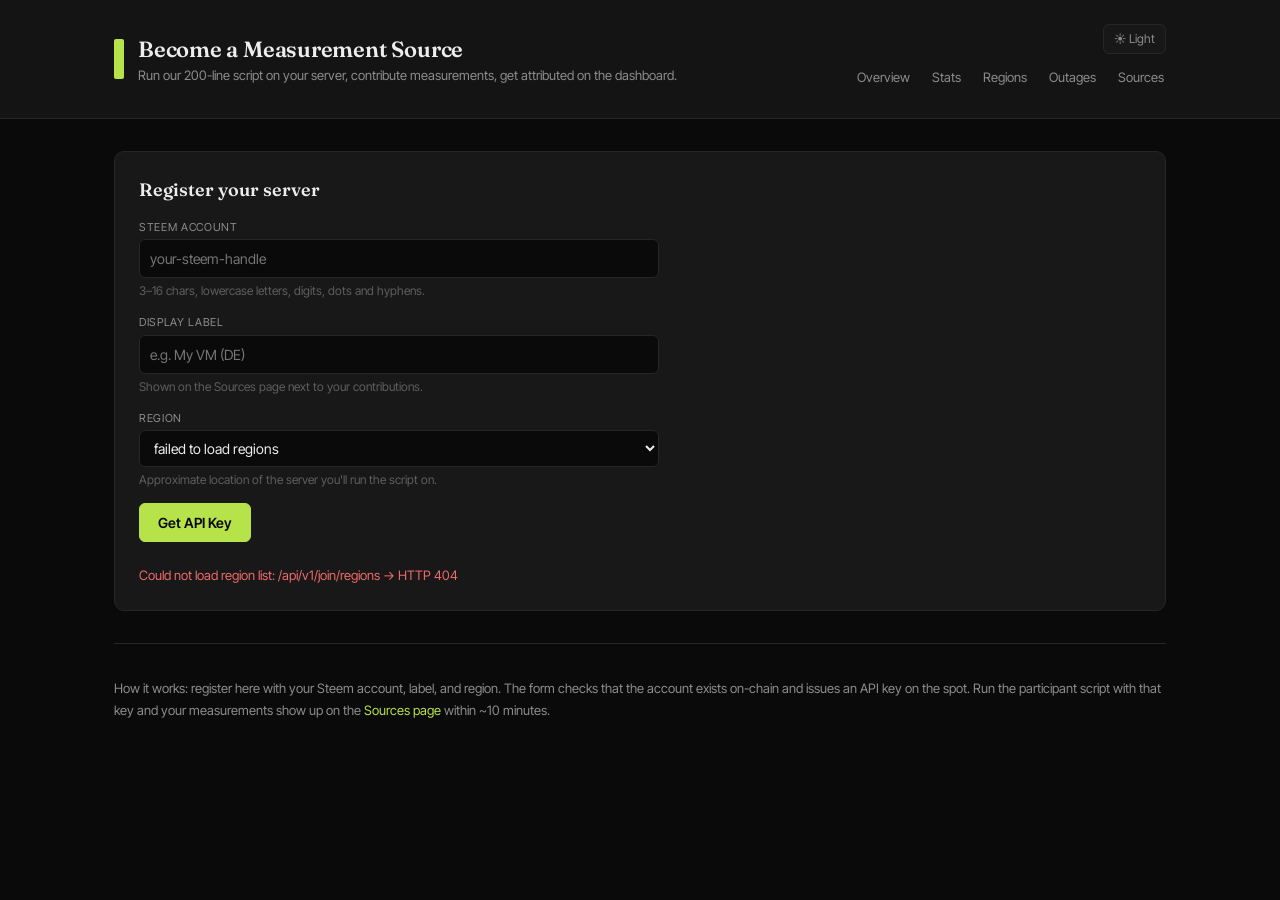
==== frontend/join.html @ c9682624 "Phase 6 Etappe 10: Self-Service-Onboarding-Formular fuer Mess-Quellen - POST /api/v1/join/register: " ====
<!doctype html>
<html lang="en">
<head>
<meta charset="utf-8">
<meta name="viewport" content="width=device-width, initial-scale=1">
<meta name="robots" content="noindex,nofollow">
<title>Join · Steem API Monitor</title>
<link rel="preconnect" href="https://fonts.googleapis.com">
<link rel="preconnect" href="https://fonts.gstatic.com" crossorigin>
<link rel="stylesheet" href="https://fonts.googleapis.com/css2?family=Inter+Tight:wght@400;500;600;700&family=Fraunces:opsz,wght@9..144,400;9..144,600&display=swap">
<link rel="stylesheet" href="css/main.css">
</head>
<body>

<header class="site">
  <div class="site-inner">
    <div class="brand">
      <div class="brand-mark" aria-hidden="true"></div>
      <div class="brand-text">
        <div class="brand-title">Become a Measurement Source</div>
        <div class="brand-tagline">Run our 200-line script on your server, contribute measurements, get attributed on the dashboard.</div>
      </div>
    </div>
    <div class="header-right">
      <div class="toolbar">
        <button type="button" class="toolbar-btn" data-theme-toggle>☀ Light</button>
      </div>
      <nav class="nav-links">
        <a href="index.html">Overview</a>
        <a href="stats.html">Stats</a>
        <a href="regions.html">Regions</a>
        <a href="outages.html">Outages</a>
        <a href="sources.html">Sources</a>
      </nav>
    </div>
  </div>
</header>

<main class="container">

  <!-- Form panel: hidden once registration succeeds. -->
  <section class="join-step is-active" id="form-panel" aria-labelledby="form-title">
    <div class="join-step-head">
      <h2 class="join-step-title" id="form-title">Register your server</h2>
    </div>

    <form class="join-form" id="join-form" autocomplete="off">
      <div class="join-field">
        <label for="f-account">Steem account</label>
        <input id="f-account" name="steem_account" type="text" required
               minlength="3" maxlength="16" pattern="[a-z0-9.\-]+"
               placeholder="your-steem-handle">
        <span class="join-field-hint">3–16 chars, lowercase letters, digits, dots and hyphens.</span>
      </div>

      <div class="join-field">
        <label for="f-label">Display label</label>
        <input id="f-label" name="display_label" type="text" required
               maxlength="64" placeholder="e.g. My VM (DE)">
        <span class="join-field-hint">Shown on the Sources page next to your contributions.</span>
      </div>

      <div class="join-field">
        <label for="f-region">Region</label>
        <select id="f-region" name="region" required>
          <option value="">Loading…</option>
        </select>
        <span class="join-field-hint">Approximate location of the server you'll run the script on.</span>
      </div>

      <div>
        <button type="submit" class="btn-primary" id="btn-register">Get API Key</button>
      </div>
      <div class="join-error" id="form-error"></div>
    </form>
  </section>

  <!-- Result panel: shown only after a successful POST. -->
  <section class="join-step" id="result-panel" aria-labelledby="result-title" hidden>
    <div class="join-step-head">
      <h2 class="join-step-title" id="result-title">Your API key</h2>
    </div>

    <p class="join-key-warning"><strong>Save this key now — it cannot be retrieved again.</strong> If you lose it, ask the operator to issue a fresh one.</p>

    <div class="join-key-box" id="api-key">—</div>

    <div class="join-actions">
      <button type="button" class="btn-secondary" id="btn-copy-key">Copy key</button>
      <a class="btn-secondary" href="https://github.com/greece-lover/steemapps-monitor/blob/main/docs/PARTICIPATE.md" target="_blank" rel="noopener">Read PARTICIPATE.md →</a>
      <a class="btn-secondary" href="https://github.com/greece-lover/steemapps-monitor/tree/main/participant" target="_blank" rel="noopener">Docker quick-start →</a>
    </div>
  </section>

  <section class="footnote">
    <p>How it works: register here with your Steem account, label, and region.
       The form checks that the account exists on-chain and issues an API key
       on the spot. Run the participant script with that key and your
       measurements show up on the
       <a href="sources.html">Sources page</a> within ~10 minutes.</p>
  </section>

</main>

<script src="js/common.js" defer></script>
<script src="js/join.js" defer></script>
</body>
</html>
---- frontend/css/main.css ----
/* Steem API Monitor — Phase 4 dashboard.
   Shares the steemapps.com design language: dark background, lime accent,
   Inter Tight (body / UI) and Fraunces (display numbers). Mobile-first,
   breakpoint at 600 px collapses the node grid to a single column. */

:root {
  /* Dark theme — default. Identical to the palette shipped before the
     theme switch landed, so a user without a stored preference keeps the
     exact visual they already knew. */
  --bg:           #0a0a0a;
  --bg-raised:   #141414;
  --bg-card:     #181818;
  --bg-card-hover: #1f1f1f;
  --border:      #262626;
  --text:        #ededed;
  --text-muted:  #8c8c8c;
  --text-dim:    #5e5e5e;

  --accent:      #b7e34a;       /* lime */
  --accent-dim:  #4c5a20;

  --status-ok:   #5eea88;
  --status-deg:  #e8c34a;
  --status-down: #ef6a6a;
  --status-unknown: #4b4b4b;

  --chart-grid:  #1e1e1e;
  --chart-tick:  #8c8c8c;

  --radius:      10px;
  --radius-sm:   6px;

  --mono:        ui-monospace, "SF Mono", SFMono-Regular, Menlo, Monaco, monospace;
  --display:     "Fraunces", Georgia, serif;
  --body:        "Inter Tight", -apple-system, BlinkMacSystemFont, "Segoe UI", Roboto, sans-serif;
}

[data-theme="light"] {
  /* Light theme — picked for WCAG-AA on the body text and for accent
     readability on white. The lime becomes olive (#5a7d0f) so it still
     stands out against a paper background without losing brand feel. */
  --bg:           #fafafa;
  --bg-raised:   #ffffff;
  --bg-card:     #ffffff;
  --bg-card-hover: #f2f2f2;
  --border:      #e2e2e2;
  --text:        #1a1a1a;
  --text-muted:  #555555;
  --text-dim:    #8a8a8a;

  --accent:      #5a7d0f;
  --accent-dim:  #e4f0c9;

  --status-ok:   #1f8a45;
  --status-deg:  #bd8e1a;
  --status-down: #c9443f;
  --status-unknown: #b8b8b8;

  --chart-grid:  #ececec;
  --chart-tick:  #666666;
}

* { box-sizing: border-box; }

html, body {
  margin: 0;
  padding: 0;
  background: var(--bg);
  color: var(--text);
  font-family: var(--body);
  font-size: 15px;
  line-height: 1.5;
  -webkit-font-smoothing: antialiased;
}

a { color: var(--accent); text-decoration: none; }
a:hover { text-decoration: underline; }

/* ---------- Header ---------- */

.site {
  border-bottom: 1px solid var(--border);
  background: var(--bg-raised);
}
.site-inner {
  max-width: 1100px;
  margin: 0 auto;
  padding: 24px 24px;
  display: flex;
  gap: 24px;
  align-items: center;
  justify-content: space-between;
  flex-wrap: wrap;
}
.brand {
  display: flex;
  align-items: center;
  gap: 14px;
}
.brand-mark {
  width: 10px;
  height: 40px;
  background: var(--accent);
  border-radius: 2px;
}
.brand-title {
  font-family: var(--display);
  font-weight: 600;
  font-size: 22px;
  letter-spacing: -0.01em;
}
.brand-tagline {
  color: var(--text-muted);
  font-size: 13px;
}
.meta {
  display: flex;
  flex-direction: column;
  gap: 4px;
  font-size: 13px;
  color: var(--text-muted);
}
.meta-row {
  display: flex;
  justify-content: space-between;
  gap: 16px;
  min-width: 220px;
}
.meta-label { color: var(--text-dim); text-transform: uppercase; letter-spacing: 0.05em; font-size: 11px; }
.meta-value { font-family: var(--mono); color: var(--text); font-size: 12px; }

/* ---------- Main ---------- */

.container {
  max-width: 1100px;
  margin: 0 auto;
  padding: 32px 24px 60px;
}

.section-title {
  font-family: var(--display);
  font-weight: 600;
  font-size: 18px;
  margin: 0 0 16px;
  color: var(--text-muted);
}

.loading {
  color: var(--text-muted);
  padding: 32px 0;
}

/* ---------- Node cards ---------- */

.node-grid {
  display: grid;
  grid-template-columns: repeat(2, minmax(0, 1fr));
  gap: 16px;
}

.node-card {
  background: var(--bg-card);
  border: 1px solid var(--border);
  border-radius: var(--radius);
  padding: 20px;
  display: flex;
  flex-direction: column;
  gap: 16px;
  transition: background 120ms ease, border-color 120ms ease;
}
.node-card:hover {
  background: var(--bg-card-hover);
  border-color: #323232;
}

.node-head {
  display: flex;
  justify-content: space-between;
  align-items: flex-start;
  gap: 12px;
}
.node-url {
  font-family: var(--mono);
  font-size: 14px;
  color: var(--text);
  word-break: break-all;
}
.node-region {
  font-size: 11px;
  color: var(--text-dim);
  text-transform: uppercase;
  letter-spacing: 0.08em;
  margin-top: 2px;
}

.status-pill {
  display: inline-flex;
  align-items: center;
  gap: 6px;
  padding: 4px 10px;
  border-radius: 999px;
  font-size: 11px;
  font-weight: 600;
  letter-spacing: 0.08em;
  text-transform: uppercase;
  background: rgba(255, 255, 255, 0.04);
  border: 1px solid var(--border);
  white-space: nowrap;
}
.status-pill .dot {
  width: 8px;
  height: 8px;
  border-radius: 50%;
  background: var(--status-unknown);
}
.status-pill[data-status="ok"]       .dot { background: var(--status-ok); }
.status-pill[data-status="degraded"] .dot { background: var(--status-deg); }
.status-pill[data-status="down"]     .dot { background: var(--status-down); }

.stat-row {
  display: grid;
  grid-template-columns: repeat(4, minmax(0, 1fr));
  gap: 12px;
}
.stat {
  min-width: 0;
}
.stat-label {
  font-size: 10px;
  color: var(--text-dim);
  text-transform: uppercase;
  letter-spacing: 0.08em;
}
.stat-value {
  font-family: var(--display);
  font-size: 22px;
  font-weight: 600;
  letter-spacing: -0.01em;
  color: var(--text);
  line-height: 1.15;
  margin-top: 2px;
}
.stat-value.muted { color: var(--text-muted); }
.stat-unit {
  font-family: var(--body);
  font-size: 12px;
  font-weight: 500;
  color: var(--text-muted);
  margin-left: 2px;
}

.spark-wrap {
  height: 56px;
  position: relative;
}

.reasons {
  font-size: 12px;
  color: var(--text-muted);
  padding-top: 4px;
  border-top: 1px solid var(--border);
}
.reasons .label {
  color: var(--text-dim);
  text-transform: uppercase;
  letter-spacing: 0.06em;
  font-size: 10px;
  display: block;
  margin-bottom: 4px;
}
.reasons ul { margin: 0; padding-left: 18px; }

/* ---------- Footnote ---------- */

.footnote {
  margin-top: 32px;
  padding-top: 20px;
  border-top: 1px solid var(--border);
  color: var(--text-muted);
  font-size: 13px;
  line-height: 1.7;
}

/* ---------- Error banner ---------- */

.error-banner {
  background: rgba(239, 106, 106, 0.08);
  border: 1px solid rgba(239, 106, 106, 0.3);
  color: var(--status-down);
  padding: 12px 16px;
  border-radius: var(--radius-sm);
  font-size: 14px;
  margin-bottom: 20px;
}

/* ---------- Filter + sort controls (Phase 6) ---------- */

.section-head {
  display: flex;
  align-items: baseline;
  justify-content: space-between;
  gap: 16px;
  margin-bottom: 12px;
}

.match-count {
  font-family: var(--mono);
  font-size: 12px;
  color: var(--text-dim);
}

.controls {
  display: flex;
  flex-wrap: wrap;
  gap: 12px 18px;
  align-items: center;
  padding: 14px 16px;
  background: var(--bg-raised);
  border: 1px solid var(--border);
  border-radius: var(--radius-sm);
  margin-bottom: 20px;
  font-size: 13px;
}

.ctrl {
  display: inline-flex;
  align-items: center;
  gap: 8px;
}

.ctrl label {
  color: var(--text-muted);
  text-transform: uppercase;
  font-size: 11px;
  letter-spacing: 0.06em;
}

.ctrl-label {
  color: var(--text-muted);
  text-transform: uppercase;
  font-size: 11px;
  letter-spacing: 0.06em;
}

.ctrl select,
.ctrl input[type=range] {
  background: var(--bg-card);
  color: var(--text);
  border: 1px solid var(--border);
  border-radius: var(--radius-sm);
  padding: 5px 8px;
  font: inherit;
}

.ctrl input[type=range] { padding: 0; width: 110px; vertical-align: middle; }
.score-val {
  font-family: var(--mono);
  color: var(--accent);
  min-width: 2ch;
  text-align: right;
}

.ctrl-status label {
  display: inline-flex;
  align-items: center;
  gap: 4px;
  text-transform: none;
  font-size: 13px;
  letter-spacing: 0;
  color: var(--text);
}

.ctrl-status input[type=checkbox] { accent-color: var(--accent); }

.sort-dir {
  background: var(--bg-card);
  color: var(--accent);
  border: 1px solid var(--border);
  border-radius: var(--radius-sm);
  padding: 4px 10px;
  font: inherit;
  cursor: pointer;
}
.sort-dir:hover { background: var(--bg-card-hover); }

.reset-btn {
  background: transparent;
  color: var(--text-muted);
  border: 1px solid var(--border);
  border-radius: var(--radius-sm);
  padding: 5px 12px;
  font: inherit;
  cursor: pointer;
  margin-left: auto;
}
.reset-btn:hover { color: var(--text); border-color: var(--accent-dim); }

/* ---------- Detail page (Phase 6 Etappe 2) ---------- */

.back-link {
  display: inline-block;
  color: var(--text-muted);
  text-decoration: none;
  font-size: 13px;
  padding: 4px 8px 4px 0;
  margin-right: 14px;
  transition: color 120ms ease;
}
.back-link:hover { color: var(--accent); }

.brand-tagline .sep { color: var(--text-dim); margin: 0 8px; }
.status-pill .dot { width: 8px; height: 8px; border-radius: 50%; display: inline-block; margin-right: 6px; }

.meta-controls {
  display: flex;
  align-items: center;
  gap: 12px;
  flex-wrap: wrap;
}

.range-toggle {
  display: inline-flex;
  border: 1px solid var(--border);
  border-radius: var(--radius-sm);
  overflow: hidden;
  background: var(--bg-raised);
}
.range-toggle button {
  background: transparent;
  color: var(--text-muted);
  border: 0;
  padding: 6px 14px;
  font: inherit;
  cursor: pointer;
  font-size: 13px;
}
.range-toggle button + button { border-left: 1px solid var(--border); }
.range-toggle button.active {
  background: var(--accent-dim);
  color: var(--accent);
}
.range-toggle button:hover:not(.active) { color: var(--text); }

.share-btn {
  background: var(--bg-card);
  color: var(--text-muted);
  border: 1px solid var(--border);
  border-radius: var(--radius-sm);
  padding: 6px 12px;
  font: inherit;
  font-size: 13px;
  cursor: pointer;
}
.share-btn:hover { color: var(--accent); border-color: var(--accent-dim); }

.detail-section {
  margin-bottom: 40px;
  padding-bottom: 32px;
  border-bottom: 1px solid var(--border);
}
.detail-section:last-child { border-bottom: 0; }

.section-sub {
  color: var(--text-dim);
  font-size: 13px;
}

.chart-wrap.tall { height: 320px; }
.chart-wrap { position: relative; height: 200px; background: var(--bg-card); border: 1px solid var(--border); border-radius: var(--radius-sm); padding: 12px; }

/* Compare picker */
.compare-controls {
  display: inline-flex;
  align-items: center;
  gap: 10px;
  position: relative;
}
.compare-wrap { position: relative; }
.compare-toggle {
  background: var(--bg-card);
  color: var(--text-muted);
  border: 1px solid var(--border);
  border-radius: var(--radius-sm);
  padding: 5px 12px;
  font: inherit;
  font-size: 13px;
  cursor: pointer;
}
.compare-toggle:hover { color: var(--text); border-color: var(--accent-dim); }
.compare-picker {
  position: absolute;
  top: calc(100% + 6px);
  right: 0;
  background: var(--bg-raised);
  border: 1px solid var(--border);
  border-radius: var(--radius-sm);
  padding: 10px 14px;
  min-width: 260px;
  z-index: 10;
  box-shadow: 0 10px 30px rgba(0,0,0,0.4);
}
.compare-option {
  display: flex;
  align-items: center;
  gap: 6px;
  padding: 4px 0;
  font-size: 13px;
  cursor: pointer;
}
.compare-option input[type=checkbox] { accent-color: var(--accent); }
.compare-option .muted { color: var(--text-dim); }

.compare-legend {
  margin-top: 12px;
  display: flex;
  flex-wrap: wrap;
  gap: 14px;
  font-size: 13px;
  color: var(--text-muted);
}
.legend-chip {
  display: inline-flex;
  align-items: center;
  gap: 6px;
  font-family: var(--mono);
  font-size: 12px;
}
.chip-swatch {
  display: inline-block;
  width: 14px;
  height: 4px;
  border-radius: 2px;
}
.chip-swatch.small { width: 10px; height: 3px; }

/* Data tables */
.table-wrap { overflow-x: auto; }
.data-table {
  width: 100%;
  border-collapse: collapse;
  font-size: 13px;
}
.data-table thead th {
  text-align: left;
  padding: 10px 12px;
  color: var(--text-muted);
  text-transform: uppercase;
  letter-spacing: 0.06em;
  font-size: 11px;
  border-bottom: 1px solid var(--border);
}
.data-table tbody td {
  padding: 10px 12px;
  border-bottom: 1px solid var(--border);
  color: var(--text);
  font-family: var(--mono);
}
.data-table tbody tr:hover { background: var(--bg-card); }
.data-table td.muted { color: var(--text-dim); }
.data-table td.loading { color: var(--text-dim); text-align: center; }

/* Uptime calendar */
.uptime-calendar {
  display: grid;
  grid-template-columns: repeat(30, minmax(18px, 1fr));
  gap: 3px;
  margin-top: 4px;
  margin-bottom: 12px;
}
.cal-cell {
  aspect-ratio: 1;
  border-radius: 3px;
  border: 1px solid transparent;
  cursor: default;
}
.cal-cell.green  { background: var(--status-ok); }
.cal-cell.yellow { background: var(--status-deg); }
.cal-cell.red    { background: var(--status-down); }
.cal-cell.grey   { background: var(--status-unknown); }

.calendar-legend {
  font-size: 12px;
  color: var(--text-muted);
  display: flex;
  align-items: center;
  gap: 16px;
  flex-wrap: wrap;
}
.calendar-legend .ck {
  display: inline-block;
  width: 12px; height: 12px;
  border-radius: 3px;
  margin-right: 4px;
  vertical-align: -2px;
}
.calendar-legend .ck.green  { background: var(--status-ok); }
.calendar-legend .ck.yellow { background: var(--status-deg); }
.calendar-legend .ck.red    { background: var(--status-down); }
.calendar-legend .ck.grey   { background: var(--status-unknown); }

/* Severity pills */
.sev-pill {
  display: inline-block;
  padding: 2px 8px;
  border-radius: 10px;
  font-size: 11px;
  font-family: var(--mono);
  letter-spacing: 0.06em;
}
.sev-short { background: rgba(232, 195, 74, 0.15); color: var(--status-deg); }
.sev-real  { background: rgba(239, 106, 106, 0.15); color: var(--status-down); }

/* Pills used on the sources page — same baseline as .sev-pill, recoloured. */
.pill {
  display: inline-block;
  padding: 1px 8px;
  margin-left: 6px;
  border-radius: 10px;
  font-size: 10px;
  font-family: var(--mono);
  letter-spacing: 0.06em;
  vertical-align: middle;
}
.pill-primary {
  background: var(--accent-dim);
  color: var(--accent);
}

/* Attribution footer injected on every page by common.js. Sits inside an
   existing .footnote, with extra spacing so it doesn't blur into the
   per-page note above it. */
.footnote .attribution {
  margin-top: 14px;
  padding-top: 12px;
  border-top: 1px dashed var(--border);
  font-size: 12px;
  color: var(--text-dim);
}
.footnote .attribution a { color: var(--text-muted); }

/* Make the whole card clickable but keep colours */
a.node-card {
  color: inherit;
  text-decoration: none;
  display: block;
}
a.node-card:hover { border-color: var(--accent-dim); }

/* ---------- Stats page (Phase 6 Etappe 3) ---------- */

.header-right {
  display: flex;
  flex-direction: column;
  align-items: flex-end;
  gap: 10px;
}

/* Top-right toolbar: auto-refresh select + theme toggle. Identical on
   every page so the controls "feel" like part of the browser chrome. */
.toolbar {
  display: inline-flex;
  gap: 8px;
  align-items: center;
}
.toolbar-btn,
.toolbar-select {
  background: var(--bg-card);
  color: var(--text-muted);
  border: 1px solid var(--border);
  border-radius: var(--radius-sm);
  padding: 5px 10px;
  font: inherit;
  font-size: 12px;
  cursor: pointer;
  min-height: 30px;
}
.toolbar-btn:hover,
.toolbar-select:hover { color: var(--accent); border-color: var(--accent-dim); }
.toolbar-select { padding: 4px 6px; }

.nav-links {
  display: inline-flex;
  gap: 18px;
  align-items: center;
}
.nav-links a {
  color: var(--text-muted);
  text-decoration: none;
  font-size: 13px;
  padding: 4px 2px;
  border-bottom: 2px solid transparent;
}
.nav-links a:hover { color: var(--text); }
.nav-links a.active { color: var(--accent); border-bottom-color: var(--accent); }

.stats-section {
  margin-bottom: 40px;
  padding-bottom: 32px;
  border-bottom: 1px solid var(--border);
}
.stats-section:last-child { border-bottom: 0; }

.rankings-grid {
  display: grid;
  grid-template-columns: repeat(auto-fit, minmax(240px, 1fr));
  gap: 16px;
}
.ranking-card {
  background: var(--bg-card);
  border: 1px solid var(--border);
  border-radius: var(--radius);
  padding: 18px 18px 14px;
}
.ranking-card h3 {
  font-family: var(--display);
  font-size: 18px;
  font-weight: 600;
  margin: 0 0 2px;
}
.card-sub {
  color: var(--text-dim);
  font-size: 12px;
  margin: 0 0 12px;
}
.ranking-list {
  list-style: none;
  margin: 0; padding: 0;
  display: flex;
  flex-direction: column;
  gap: 6px;
}
.ranking-list li {
  display: grid;
  grid-template-columns: 22px 1fr auto;
  align-items: center;
  padding: 6px 0;
  font-family: var(--mono);
  font-size: 13px;
  border-top: 1px dashed var(--border);
}
.ranking-list li:first-child { border-top: 0; }
.ranking-list .rank { color: var(--text-dim); }
.ranking-list .rank-name { color: var(--text); }
.ranking-list .rank-value { color: var(--accent); text-align: right; }
.ranking-list li.loading { color: var(--text-dim); text-align: center; }

/* Day-comparison table */
.compare-table .group-head {
  text-align: center !important;
  border-left: 1px solid var(--border);
  color: var(--text);
  padding: 8px 12px !important;
}
.compare-table tbody td { font-size: 12px; }
.trend-val { margin-right: 6px; }
.trend-arrow {
  display: inline-block;
  font-weight: bold;
  font-size: 13px;
  width: 1em;
  text-align: center;
}
.trend-arrow.better { color: var(--status-ok); }
.trend-arrow.worse { color: var(--status-down); }
.trend-arrow.flat { color: var(--text-dim); }

.inline-link { color: var(--accent); text-decoration: none; }
.inline-link:hover { text-decoration: underline; }

/* ---------- Regions / map (Phase 6 Etappe 4) ---------- */

.region-map {
  width: 100%;
  height: 520px;
  background: var(--bg-card);
  border: 1px solid var(--border);
  border-radius: var(--radius);
  overflow: hidden;
}

/* Leaflet imposes white attribution/control backgrounds — force dark variants
   so the map chrome doesn't clash with the rest of the dashboard. */
.leaflet-container {
  background: var(--bg-card) !important;
  font-family: var(--body);
}
.leaflet-control-attribution,
.leaflet-control-zoom a {
  background: rgba(20, 20, 20, 0.85) !important;
  color: var(--text-muted) !important;
  border-color: var(--border) !important;
}
.leaflet-control-zoom a {
  border-bottom: 1px solid var(--border) !important;
}
.leaflet-control-attribution a { color: var(--accent) !important; }

/* Popup styling */
.region-popup .leaflet-popup-content-wrapper {
  background: var(--bg-raised);
  color: var(--text);
  border: 1px solid var(--border);
  border-radius: var(--radius-sm);
  padding: 4px;
}
.region-popup .leaflet-popup-tip { background: var(--bg-raised); border: 1px solid var(--border); }
.region-popup .leaflet-popup-content { margin: 10px 12px; font-size: 13px; }
.popup-region { font-weight: 600; font-size: 14px; color: var(--text); }
.popup-sub { font-size: 12px; color: var(--text-muted); margin-bottom: 8px; }
.popup-status[data-status=ok] { color: var(--status-ok); }
.popup-status[data-status=warning], .popup-status[data-status=critical] { color: var(--status-deg); }
.popup-status[data-status=down] { color: var(--status-down); }
.popup-status[data-status=unknown] { color: var(--text-dim); }
.popup-nodes {
  list-style: none; padding: 0; margin: 0;
  display: flex; flex-direction: column; gap: 4px;
  font-family: var(--mono); font-size: 12px;
}
.popup-nodes li {
  display: grid;
  grid-template-columns: 1fr auto auto;
  gap: 10px;
  padding: 3px 0;
  border-top: 1px dashed var(--border);
}
.popup-nodes li:first-child { border-top: 0; }
.popup-node { color: var(--accent); text-decoration: none; }
.popup-node:hover { text-decoration: underline; }
.popup-lat { color: var(--text); }
.popup-up  { color: var(--text-muted); }

/* Outage-log export controls */
.ctrl-export {
  margin-left: auto;
  gap: 6px;
}
.ctrl-export .share-btn {
  padding: 5px 10px;
  font-size: 12px;
  text-decoration: none;
  display: inline-flex;
  align-items: center;
}

/* Status-pill in the regional aggregate table (smaller variant) */
.status-pill.small {
  padding: 2px 8px;
  font-size: 11px;
  letter-spacing: 0.06em;
  display: inline-flex;
  align-items: center;
  border-radius: 10px;
  font-family: var(--mono);
  border: 1px solid var(--border);
}
.status-pill.small[data-status=ok]      { color: var(--status-ok); border-color: rgba(94,234,136,0.3); }
.status-pill.small[data-status=warning] { color: var(--status-deg); border-color: rgba(232,195,74,0.3); }
.status-pill.small[data-status=critical]{ color: var(--status-deg); border-color: rgba(232,195,74,0.3); }
.status-pill.small[data-status=down]    { color: var(--status-down); border-color: rgba(239,106,106,0.3); }
.status-pill.small[data-status=unknown] { color: var(--text-dim); }
.status-pill.small .dot {
  width: 6px; height: 6px; border-radius: 50%;
  background: currentColor; margin-right: 6px;
}

/* ---------- Self-service join flow (join.html) ---------- */

/* Two panels (form + result), only one visible at a time via [hidden].
   `.is-active` is what drives the visual emphasis once the panel is
   in DOM flow. */
.join-step {
  background: var(--bg-card);
  border: 1px solid var(--border);
  border-radius: var(--radius);
  padding: 24px;
  margin-bottom: 16px;
}

.join-step-head {
  display: flex;
  align-items: baseline;
  gap: 12px;
  margin-bottom: 16px;
}
.join-step-title {
  font-family: var(--display);
  font-weight: 600;
  font-size: 18px;
  color: var(--text);
  margin: 0;
}

.join-form {
  display: grid;
  gap: 14px;
  max-width: 520px;
}
.join-field {
  display: flex;
  flex-direction: column;
  gap: 4px;
}
.join-field label {
  font-size: 11px;
  color: var(--text-muted);
  text-transform: uppercase;
  letter-spacing: 0.06em;
}
.join-field input,
.join-field select {
  background: var(--bg);
  color: var(--text);
  border: 1px solid var(--border);
  border-radius: var(--radius-sm);
  padding: 8px 10px;
  font: inherit;
  font-size: 14px;
}
.join-field input:focus,
.join-field select:focus {
  outline: none;
  border-color: var(--accent);
}
.join-field-hint {
  font-size: 12px;
  color: var(--text-dim);
}

.btn-primary {
  background: var(--accent);
  color: var(--bg);
  border: 1px solid var(--accent);
  border-radius: var(--radius-sm);
  padding: 8px 18px;
  font: inherit;
  font-size: 14px;
  font-weight: 600;
  cursor: pointer;
  display: inline-flex;
  align-items: center;
  gap: 8px;
  min-height: 38px;
}
.btn-primary:hover { background: var(--accent); filter: brightness(1.1); }
.btn-primary[disabled] { opacity: 0.5; cursor: not-allowed; filter: none; }

.btn-secondary {
  background: transparent;
  color: var(--text);
  border: 1px solid var(--border);
  border-radius: var(--radius-sm);
  padding: 8px 14px;
  font: inherit;
  font-size: 13px;
  cursor: pointer;
  text-decoration: none;
  display: inline-flex;
  align-items: center;
  gap: 6px;
  min-height: 36px;
}
.btn-secondary:hover { border-color: var(--accent-dim); color: var(--accent); }

.join-key-box {
  background: var(--bg);
  border: 1px solid var(--accent-dim);
  border-radius: var(--radius-sm);
  padding: 14px 16px;
  font-family: var(--mono);
  font-size: 13px;
  word-break: break-all;
  color: var(--accent);
  margin: 12px 0;
}
.join-key-warning {
  font-size: 13px;
  color: var(--status-deg);
  margin: 8px 0 14px;
}
.join-actions {
  display: flex;
  gap: 10px;
  flex-wrap: wrap;
  margin-top: 14px;
}
.join-error {
  font-size: 13px;
  color: var(--status-down);
  margin-top: 10px;
  min-height: 18px;
}

/* ---------- Mobile ---------- */

/* ---------- Tablet (≤ 768 px) ---------- */
@media (max-width: 768px) {
  .site-inner {
    padding: 20px 16px;
    /* Stack header vertically so the toolbar + nav always stay on one
       line below the brand block. */
    flex-direction: column;
    align-items: flex-start;
  }
  .header-right {
    width: 100%;
    align-items: flex-start;
  }
  .container { padding: 24px 16px 48px; }
  .meta { width: 100%; }
  .node-grid { grid-template-columns: 1fr; }
  .stat-row { grid-template-columns: repeat(2, minmax(0, 1fr)); }
  .stat-value { font-size: 20px; }
  .brand-title { font-size: 18px; }
  .brand-tagline { font-size: 12px; }

  .controls {
    gap: 10px 14px;
    padding: 12px;
    /* Keep the control panel scannable — one row per ctrl becomes the
       norm on tablet width. */
  }
  .reset-btn { margin-left: 0; }
  .ctrl-export { margin-left: 0; }

  .uptime-calendar { grid-template-columns: repeat(15, 1fr); }
  .chart-wrap.tall { height: 280px; }
  .compare-picker { left: 0; right: auto; }

  .rankings-grid { grid-template-columns: repeat(2, 1fr); }
  .nav-links { gap: 12px; flex-wrap: wrap; }
  .compare-table { font-size: 12px; }

  /* Touch-friendly tap targets on tablet + phone. */
  .range-toggle button,
  .toolbar-btn,
  .share-btn,
  .reset-btn,
  .sort-dir,
  .compare-toggle,
  .ctrl-export a {
    min-height: 40px;
    padding-top: 8px;
    padding-bottom: 8px;
  }
}

/* ---------- Phone (≤ 480 px) ---------- */
@media (max-width: 480px) {
  .rankings-grid { grid-template-columns: 1fr; }
  .uptime-calendar { grid-template-columns: repeat(10, 1fr); }
  .chart-wrap.tall { height: 220px; }
  .chart-wrap { height: 160px; }

  .stat-row { grid-template-columns: repeat(2, minmax(0, 1fr)); gap: 10px; }
  .brand-title { font-size: 16px; }

  /* Collapsible filter panel: gets a details/summary-like affordance.
     We do the actual toggle in JS on outages.html; this rule handles
     the purely visual "compact on phone" side of things. */
  .controls {
    flex-direction: column;
    align-items: stretch;
  }
  .ctrl {
    justify-content: space-between;
    width: 100%;
  }
  .ctrl select,
  .ctrl input[type=range] {
    width: 100%;
  }

  .data-table { font-size: 11px; }
  .data-table thead th,
  .data-table tbody td { padding: 8px 6px; }

  .region-map { height: 340px; }

  /* A touch larger on phones — Apple HIG recommends 44 px minimum. */
  .range-toggle button,
  .toolbar-btn,
  .share-btn,
  .reset-btn,
  .sort-dir,
  .compare-toggle,
  .ctrl-export a {
    min-height: 44px;
  }
}
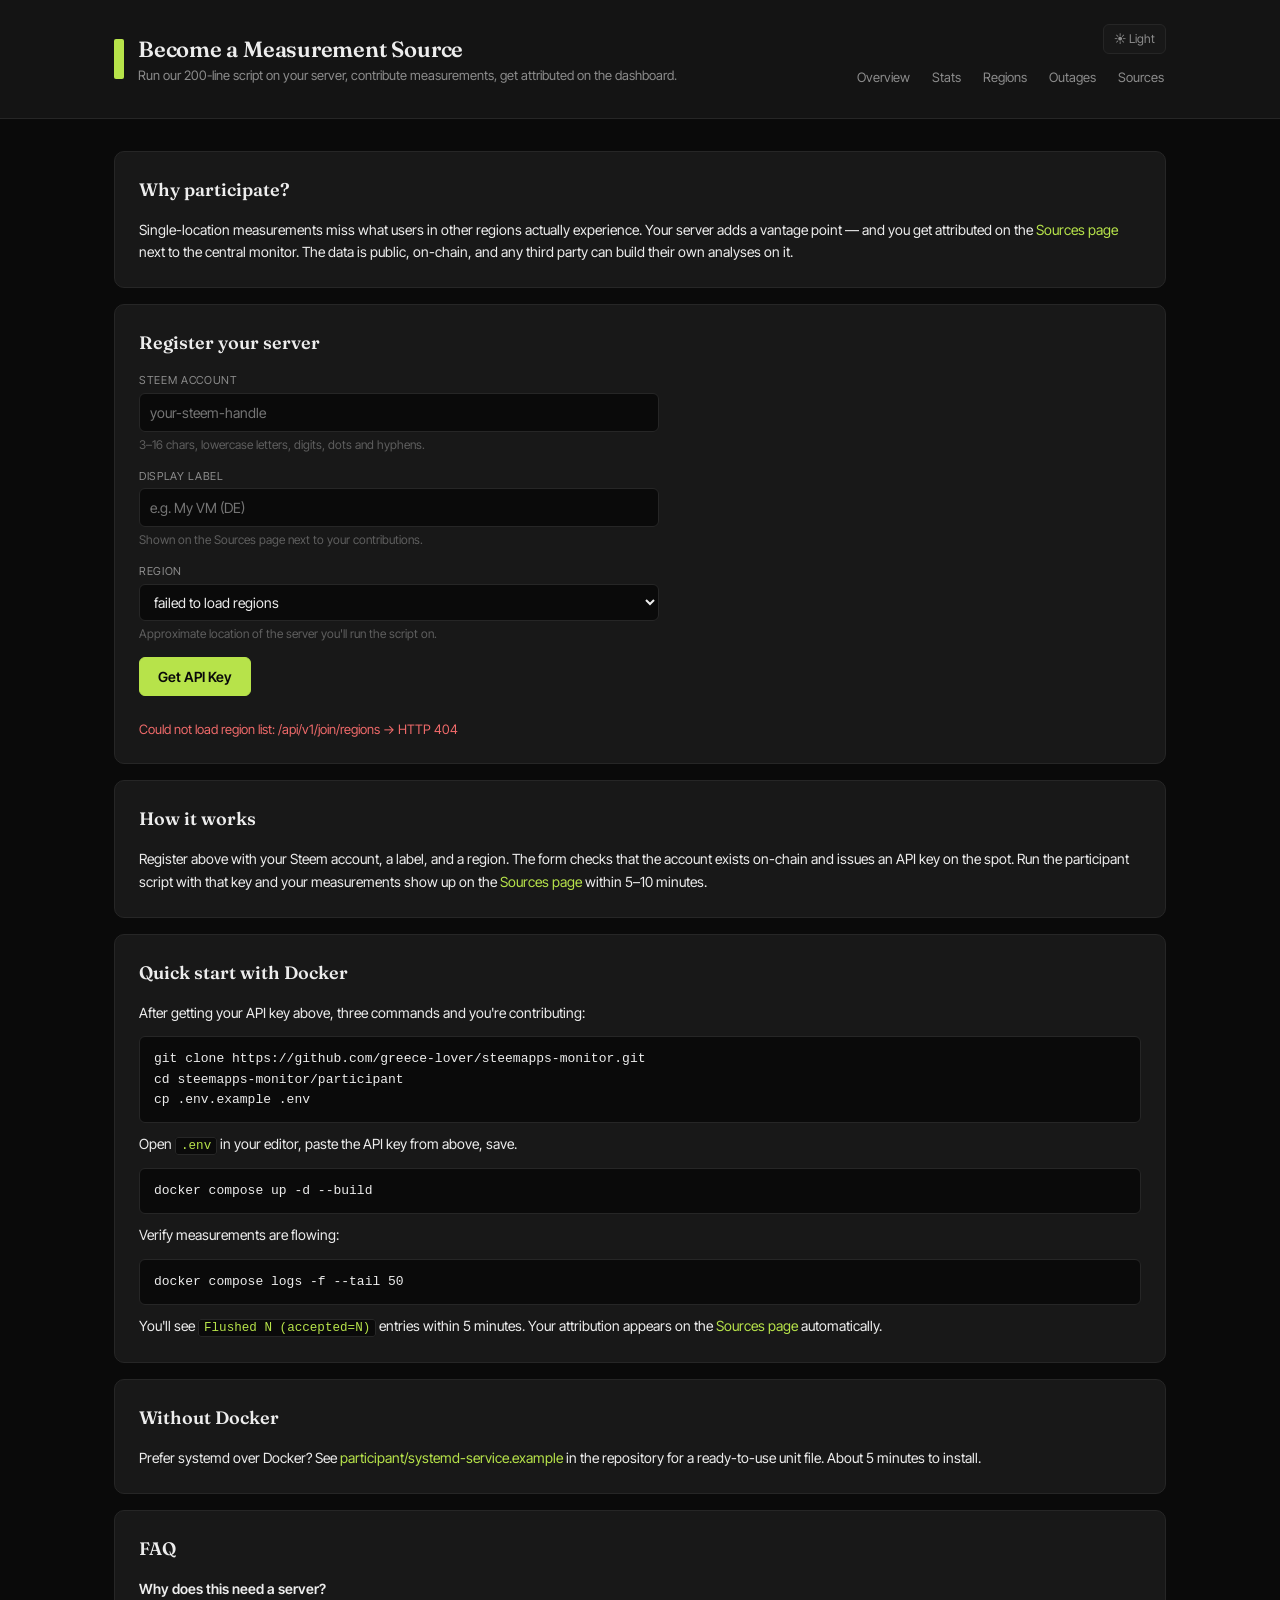
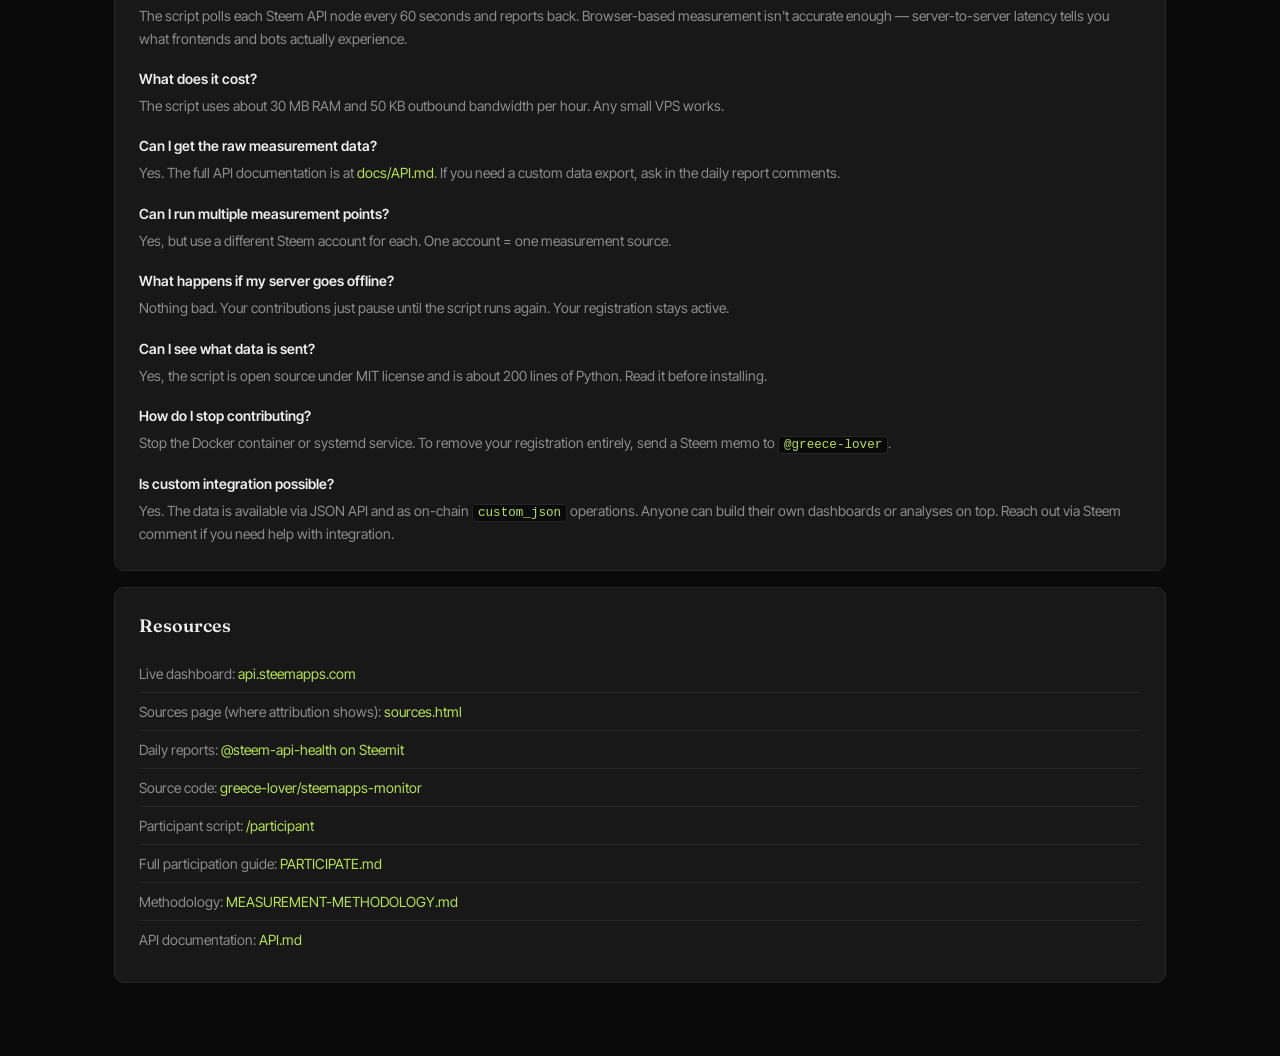
==== commit 05fb47b3: "Phase 6 Etappe 11: Join-Seite vervollstaendigt mit Quickstart, FAQ und Resources - Neue Sektionen: W" ====
--- a/frontend/join.html
+++ b/frontend/join.html
@@ -38,8 +38,19 @@
 
 <main class="container">
 
-  <!-- Form panel: hidden once registration succeeds. -->
-  <section class="join-step is-active" id="form-panel" aria-labelledby="form-title">
+  <!-- Why participate? -->
+  <section class="join-step" aria-labelledby="why-title">
+    <div class="join-step-head">
+      <h2 class="join-step-title" id="why-title">Why participate?</h2>
+    </div>
+    <p>Single-location measurements miss what users in other regions actually
+       experience. Your server adds a vantage point — and you get attributed on the
+       <a href="sources.html">Sources page</a> next to the central monitor. The data
+       is public, on-chain, and any third party can build their own analyses on it.</p>
+  </section>
+
+  <!-- Register form: hidden once registration succeeds. -->
+  <section class="join-step" id="form-panel" aria-labelledby="form-title">
     <div class="join-step-head">
       <h2 class="join-step-title" id="form-title">Register your server</h2>
     </div>
@@ -92,12 +103,118 @@
     </div>
   </section>
 
-  <section class="footnote">
-    <p>How it works: register here with your Steem account, label, and region.
-       The form checks that the account exists on-chain and issues an API key
-       on the spot. Run the participant script with that key and your
-       measurements show up on the
-       <a href="sources.html">Sources page</a> within ~10 minutes.</p>
+  <!-- How it works -->
+  <section class="join-step" aria-labelledby="how-title">
+    <div class="join-step-head">
+      <h2 class="join-step-title" id="how-title">How it works</h2>
+    </div>
+    <p>Register above with your Steem account, a label, and a region. The form checks
+       that the account exists on-chain and issues an API key on the spot. Run the
+       participant script with that key and your measurements show up on the
+       <a href="sources.html">Sources page</a> within 5–10 minutes.</p>
+  </section>
+
+  <!-- Quick start with Docker -->
+  <section class="join-step" aria-labelledby="quickstart-title">
+    <div class="join-step-head">
+      <h2 class="join-step-title" id="quickstart-title">Quick start with Docker</h2>
+    </div>
+    <p>After getting your API key above, three commands and you're contributing:</p>
+<pre class="join-pre"><code>git clone https://github.com/greece-lover/steemapps-monitor.git
+cd steemapps-monitor/participant
+cp .env.example .env</code></pre>
+    <p>Open <code>.env</code> in your editor, paste the API key from above, save.</p>
+<pre class="join-pre"><code>docker compose up -d --build</code></pre>
+    <p>Verify measurements are flowing:</p>
+<pre class="join-pre"><code>docker compose logs -f --tail 50</code></pre>
+    <p>You'll see <code>Flushed N (accepted=N)</code> entries within 5 minutes. Your
+       attribution appears on the <a href="sources.html">Sources page</a> automatically.</p>
+  </section>
+
+  <!-- Without Docker -->
+  <section class="join-step" aria-labelledby="systemd-title">
+    <div class="join-step-head">
+      <h2 class="join-step-title" id="systemd-title">Without Docker</h2>
+    </div>
+    <p>Prefer systemd over Docker? See
+       <a href="https://github.com/greece-lover/steemapps-monitor/blob/main/participant/systemd-service.example" target="_blank" rel="noopener">participant/systemd-service.example</a>
+       in the repository for a ready-to-use unit file. About 5 minutes to install.</p>
+  </section>
+
+  <!-- FAQ -->
+  <section class="join-step" aria-labelledby="faq-title">
+    <div class="join-step-head">
+      <h2 class="join-step-title" id="faq-title">FAQ</h2>
+    </div>
+
+    <div class="faq-item">
+      <h3>Why does this need a server?</h3>
+      <p>The script polls each Steem API node every 60 seconds and reports back.
+         Browser-based measurement isn't accurate enough — server-to-server latency
+         tells you what frontends and bots actually experience.</p>
+    </div>
+
+    <div class="faq-item">
+      <h3>What does it cost?</h3>
+      <p>The script uses about 30 MB RAM and 50 KB outbound bandwidth per hour. Any
+         small VPS works.</p>
+    </div>
+
+    <div class="faq-item">
+      <h3>Can I get the raw measurement data?</h3>
+      <p>Yes. The full API documentation is at
+         <a href="https://github.com/greece-lover/steemapps-monitor/blob/main/docs/API.md" target="_blank" rel="noopener">docs/API.md</a>.
+         If you need a custom data export, ask in the daily report comments.</p>
+    </div>
+
+    <div class="faq-item">
+      <h3>Can I run multiple measurement points?</h3>
+      <p>Yes, but use a different Steem account for each. One account = one
+         measurement source.</p>
+    </div>
+
+    <div class="faq-item">
+      <h3>What happens if my server goes offline?</h3>
+      <p>Nothing bad. Your contributions just pause until the script runs again. Your
+         registration stays active.</p>
+    </div>
+
+    <div class="faq-item">
+      <h3>Can I see what data is sent?</h3>
+      <p>Yes, the script is open source under MIT license and is about 200 lines of
+         Python. Read it before installing.</p>
+    </div>
+
+    <div class="faq-item">
+      <h3>How do I stop contributing?</h3>
+      <p>Stop the Docker container or systemd service. To remove your registration
+         entirely, send a Steem memo to <code>@greece-lover</code>.</p>
+    </div>
+
+    <div class="faq-item">
+      <h3>Is custom integration possible?</h3>
+      <p>Yes. The data is available via JSON API and as on-chain
+         <code>custom_json</code> operations. Anyone can build their own dashboards
+         or analyses on top. Reach out via Steem comment if you need help with
+         integration.</p>
+    </div>
+  </section>
+
+  <!-- Resources -->
+  <section class="join-step" aria-labelledby="resources-title">
+    <div class="join-step-head">
+      <h2 class="join-step-title" id="resources-title">Resources</h2>
+    </div>
+    <ul class="resources-list">
+      <li>Live dashboard: <a href="index.html">api.steemapps.com</a></li>
+      <li>Sources page (where attribution shows): <a href="sources.html">sources.html</a></li>
+      <li>Daily reports: <a href="https://steemit.com/@steem-api-health" target="_blank" rel="noopener">@steem-api-health on Steemit</a></li>
+      <li>Source code: <a href="https://github.com/greece-lover/steemapps-monitor" target="_blank" rel="noopener">greece-lover/steemapps-monitor</a></li>
+      <li>Participant script: <a href="https://github.com/greece-lover/steemapps-monitor/tree/main/participant" target="_blank" rel="noopener">/participant</a></li>
+      <li>Full participation guide: <a href="https://github.com/greece-lover/steemapps-monitor/blob/main/docs/PARTICIPATE.md" target="_blank" rel="noopener">PARTICIPATE.md</a></li>
+      <li>Methodology: <a href="https://github.com/greece-lover/steemapps-monitor/blob/main/docs/MEASUREMENT-METHODOLOGY.md" target="_blank" rel="noopener">MEASUREMENT-METHODOLOGY.md</a></li>
+      <li>API documentation: <a href="https://github.com/greece-lover/steemapps-monitor/blob/main/docs/API.md" target="_blank" rel="noopener">API.md</a></li>
+    </ul>
   </section>
 
 </main>
--- a/frontend/css/main.css
+++ b/frontend/css/main.css
@@ -989,6 +989,84 @@
   margin-top: 10px;
   min-height: 18px;
 }
+
+/* Body copy in join sections — paragraphs and lists. The default body
+   color sits on the brighter --text variable; we want a slightly less
+   dominant look so that the section titles still lead the eye. */
+.join-step p {
+  color: var(--text);
+  font-size: 14px;
+  line-height: 1.6;
+  margin: 0 0 12px 0;
+}
+.join-step p:last-child { margin-bottom: 0; }
+
+.join-step a { color: var(--accent); }
+
+/* Inline <code>: a tinted pill on the deeper background so it pops out
+   of running text without shouting. Pre blocks (below) override these
+   rules so the wrapped code looks like a normal terminal paste. */
+.join-step code {
+  font-family: var(--mono);
+  font-size: 0.9em;
+  background: var(--bg);
+  border: 1px solid var(--border);
+  padding: 1px 5px;
+  border-radius: 3px;
+  color: var(--accent);
+}
+
+.join-pre {
+  background: var(--bg);
+  border: 1px solid var(--border);
+  border-radius: var(--radius-sm);
+  padding: 12px 14px;
+  margin: 10px 0;
+  font-family: var(--mono);
+  font-size: 13px;
+  line-height: 1.55;
+  color: var(--text);
+  overflow-x: auto;
+  white-space: pre;
+}
+.join-step .join-pre code {
+  background: none;
+  border: 0;
+  padding: 0;
+  color: inherit;
+  font-size: inherit;
+}
+
+.faq-item { margin-bottom: 18px; }
+.faq-item:last-child { margin-bottom: 0; }
+.faq-item h3 {
+  font-family: var(--body);
+  font-size: 14px;
+  font-weight: 600;
+  color: var(--text);
+  margin: 0 0 6px 0;
+  letter-spacing: 0;
+}
+.faq-item p {
+  margin: 0;
+  color: var(--text-muted);
+  font-size: 14px;
+  line-height: 1.6;
+}
+
+.resources-list {
+  margin: 0;
+  padding: 0;
+  list-style: none;
+}
+.resources-list li {
+  padding: 8px 0;
+  border-bottom: 1px solid var(--border);
+  font-size: 14px;
+  color: var(--text-muted);
+}
+.resources-list li:last-child { border-bottom: 0; }
+.resources-list a { color: var(--accent); }
 
 /* ---------- Mobile ---------- */
 
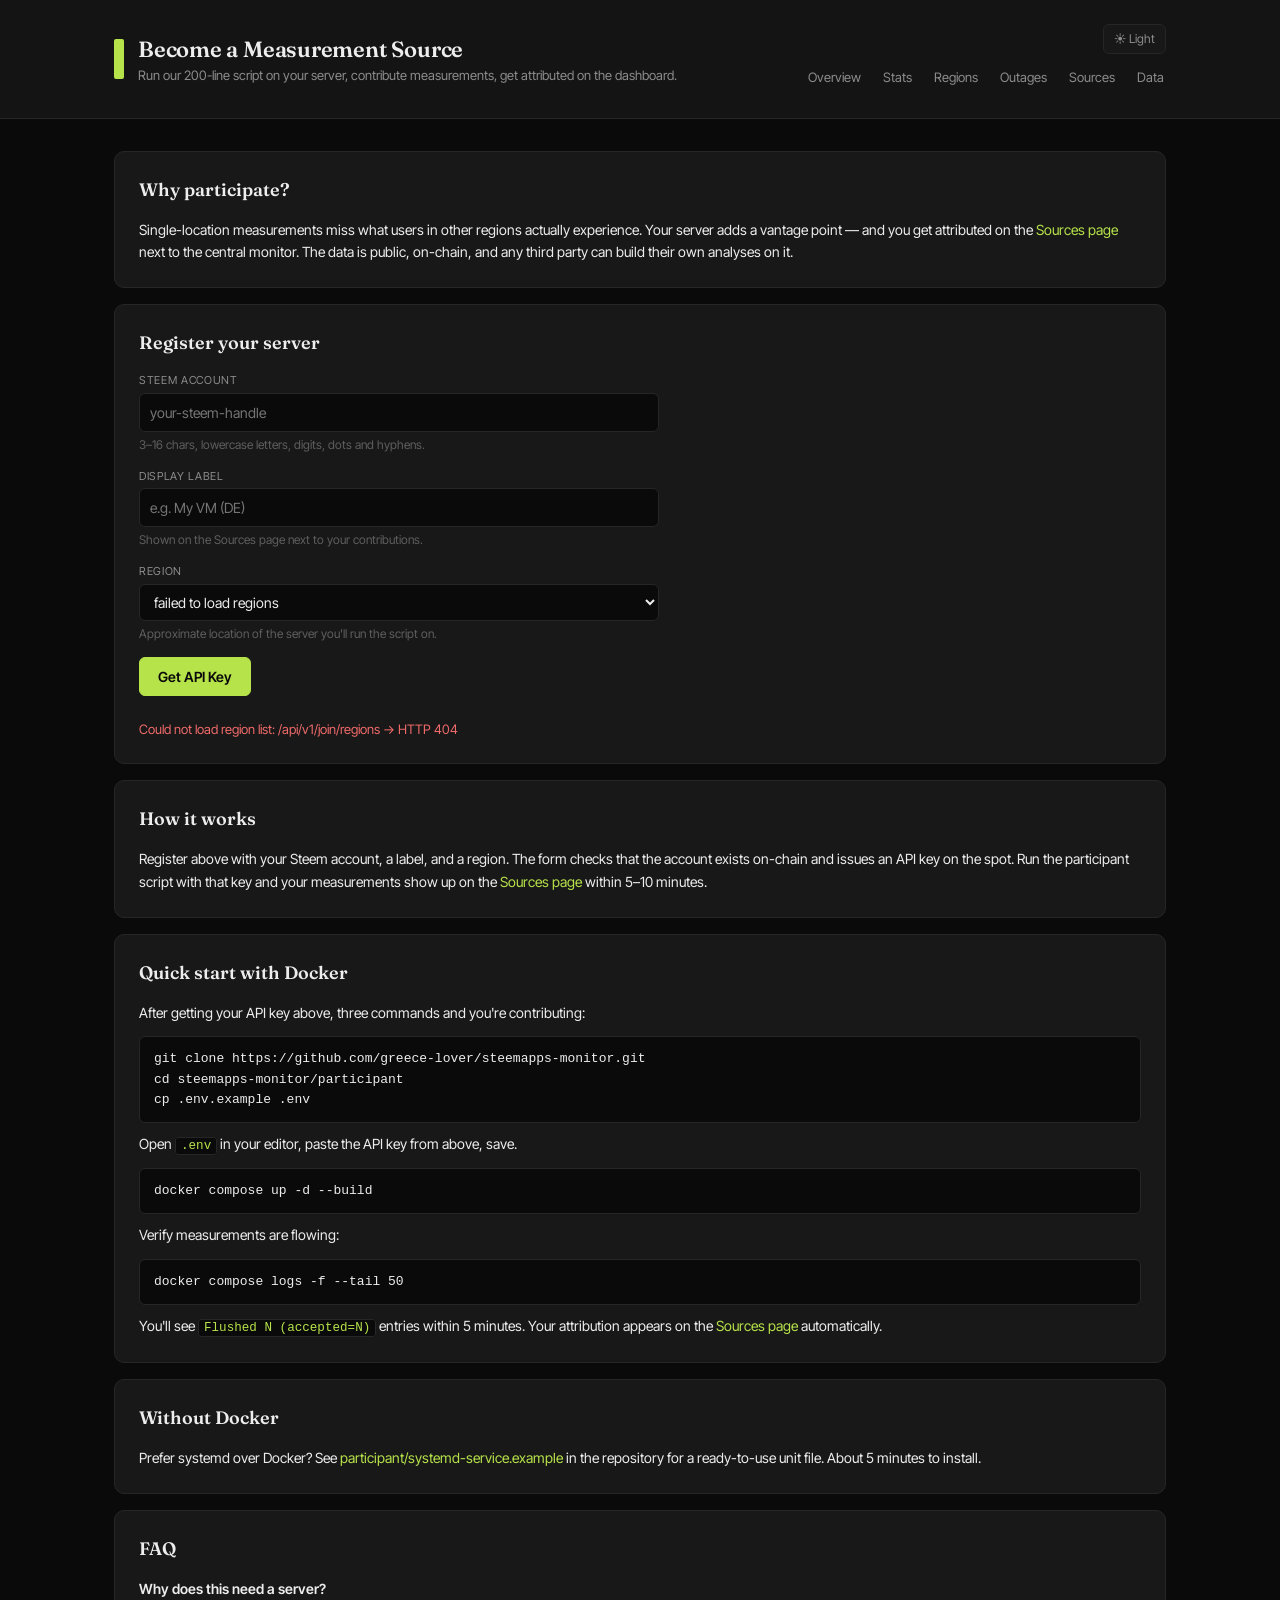
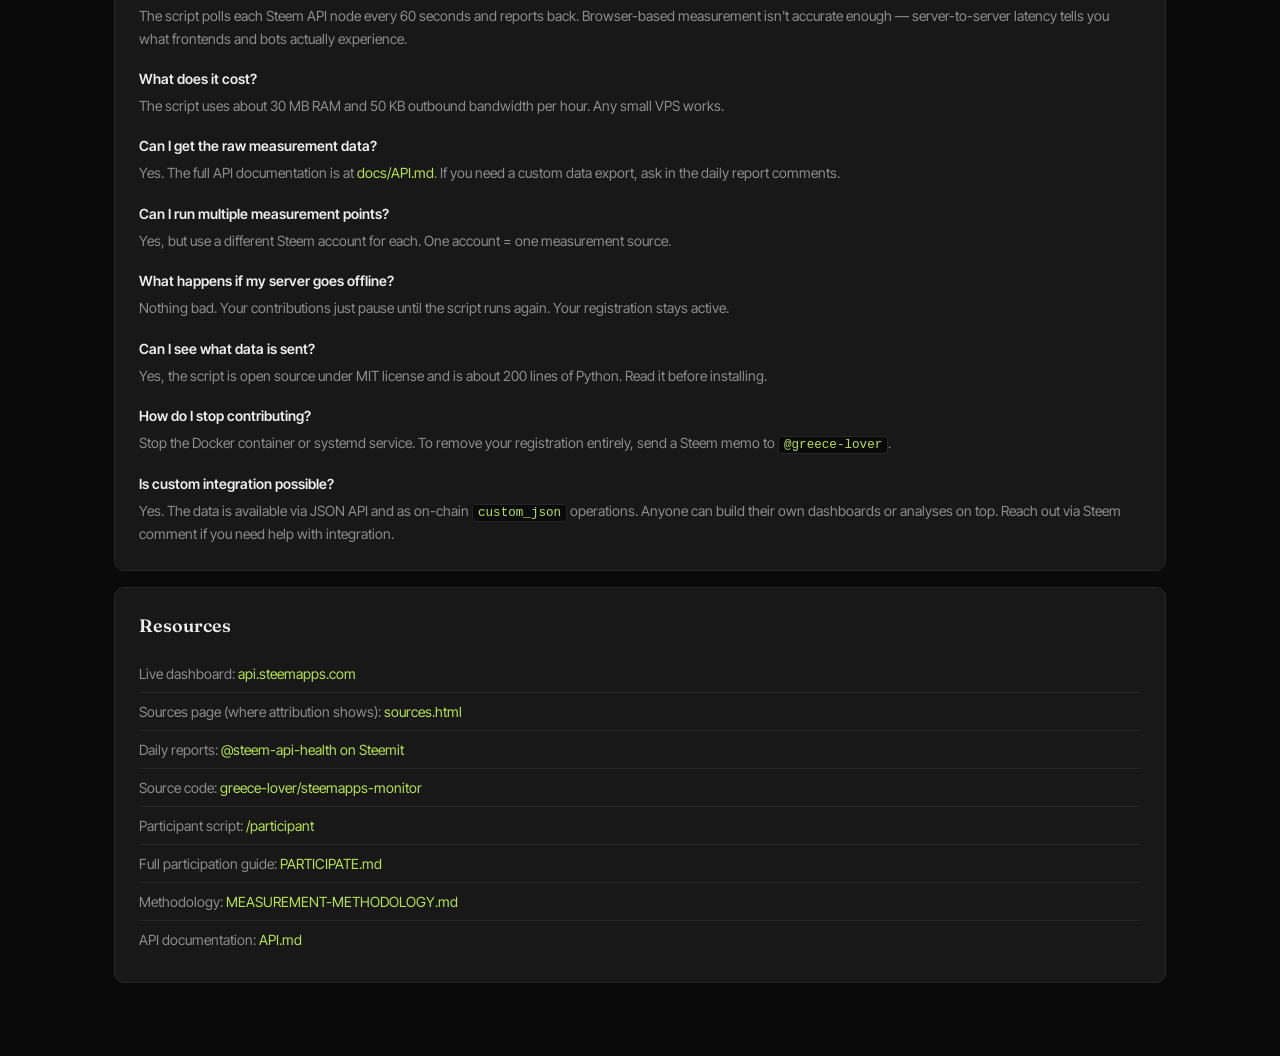
==== commit acaa841f: "Phase 6 Etappe 12b: Daten-Download mit drei Export-Endpoints und data.html" ====
--- a/frontend/join.html
+++ b/frontend/join.html
@@ -31,6 +31,7 @@
         <a href="regions.html">Regions</a>
         <a href="outages.html">Outages</a>
         <a href="sources.html">Sources</a>
+        <a href="data.html">Data</a>
       </nav>
     </div>
   </div>
--- a/frontend/css/main.css
+++ b/frontend/css/main.css
@@ -829,6 +829,51 @@
 .popup-lat { color: var(--text); }
 .popup-up  { color: var(--text-muted); }
 
+/* Map legend (regions.html). Two rows — one per marker layer — with
+   the same swatch language as the rest of the dashboard. */
+.map-legend {
+  margin-top: 12px;
+  display: flex;
+  flex-direction: column;
+  gap: 6px;
+  font-size: 12px;
+  color: var(--text-muted);
+}
+.map-legend-row {
+  display: flex;
+  flex-wrap: wrap;
+  align-items: center;
+  gap: 6px 14px;
+}
+.map-legend-title {
+  color: var(--text-dim);
+  text-transform: uppercase;
+  letter-spacing: 0.06em;
+  font-size: 11px;
+  margin-right: 4px;
+}
+.map-legend-item {
+  display: inline-flex;
+  align-items: center;
+  gap: 6px;
+}
+.map-legend-dot {
+  width: 10px; height: 10px; border-radius: 50%;
+  display: inline-block;
+}
+.map-legend-diamond {
+  width: 10px; height: 10px;
+  background: var(--accent);
+  border: 1px solid var(--bg);
+  transform: rotate(45deg);
+  display: inline-block;
+}
+
+/* Source markers — Leaflet's default divIcon styling adds a faint white
+   background; clear it so the SVG diamond renders cleanly on the dark
+   tiles. */
+.source-marker { background: transparent; border: 0; }
+
 /* Outage-log export controls */
 .ctrl-export {
   margin-left: auto;
@@ -1067,6 +1112,24 @@
 }
 .resources-list li:last-child { border-bottom: 0; }
 .resources-list a { color: var(--accent); }
+
+/* ---------- Data downloads page (data.html) ---------- */
+
+/* Filter row: 5 inputs side-by-side on desktop, stacks on tablet via
+   the existing .join-form mobile rules. */
+.export-grid {
+  display: grid;
+  grid-template-columns: repeat(auto-fit, minmax(170px, 1fr));
+  gap: 12px;
+  margin-bottom: 16px;
+}
+.export-snippets {
+  margin-top: 14px;
+  font-size: 12px;
+  white-space: pre;
+  max-height: 280px;
+  overflow: auto;
+}
 
 /* ---------- Mobile ---------- */
 
